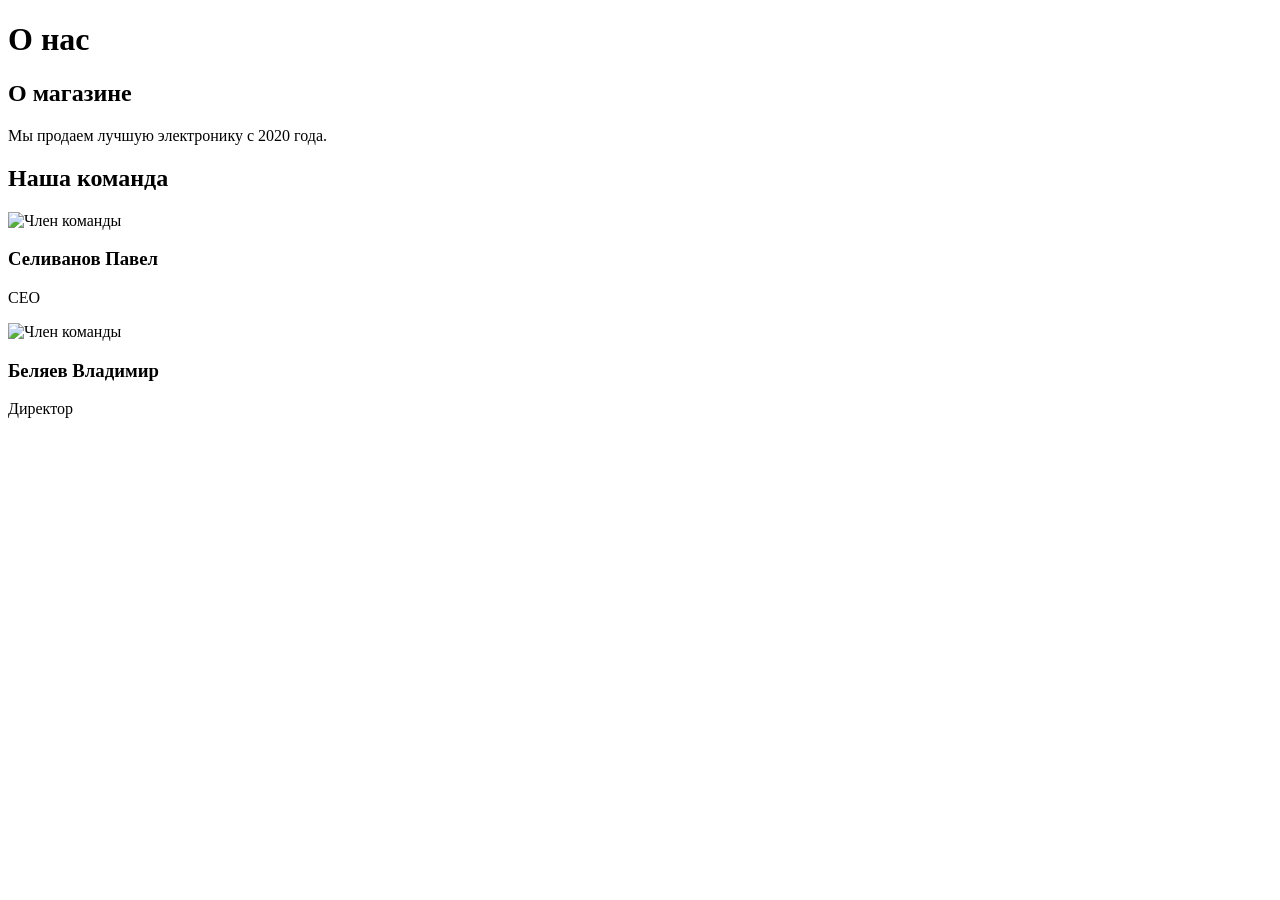
==== about.html @ de4a74eb "Appdate about.html" ====
<!DOCTYPE html>
<html lang="en">
  <head>
    <meta charset="UTF-8" />
    <meta name="viewport" content="width=device-width, initial-scale=1.0" />
    <title>Document</title>
  </head>
  <body>
    <div class="container">
      <h1>О нас</h1>
      <section class="about-info">
        <h2>О магазине</h2>
        <p>Мы продаем лучшую электронику с 2020 года.</p>
      </section>
      <section class="team">
        <h2>Наша команда</h2>
        <div class="team-grid">
          <div class="team-member">
            <img
              src="https://i.pinimg.com/736x/4e/4c/9b/4e4c9b89c5a25907a7873d663426c3f3.jpg"
              alt="Член команды"
            />
            <h3>Селиванов Павел</h3>
            <p>CEO</p>
          </div>
          <div class="team-member">
            <img
              src="https://i.pinimg.com/736x/b2/13/73/b21373e37515f1adf814a30cbfcb0352.jpg"
              alt="Член команды"
            />
            <h3>Беляев Владимир</h3>
            <p>Директор</p>
          </div>
        </div>
      </section>
    </div>
  </body>
</html>
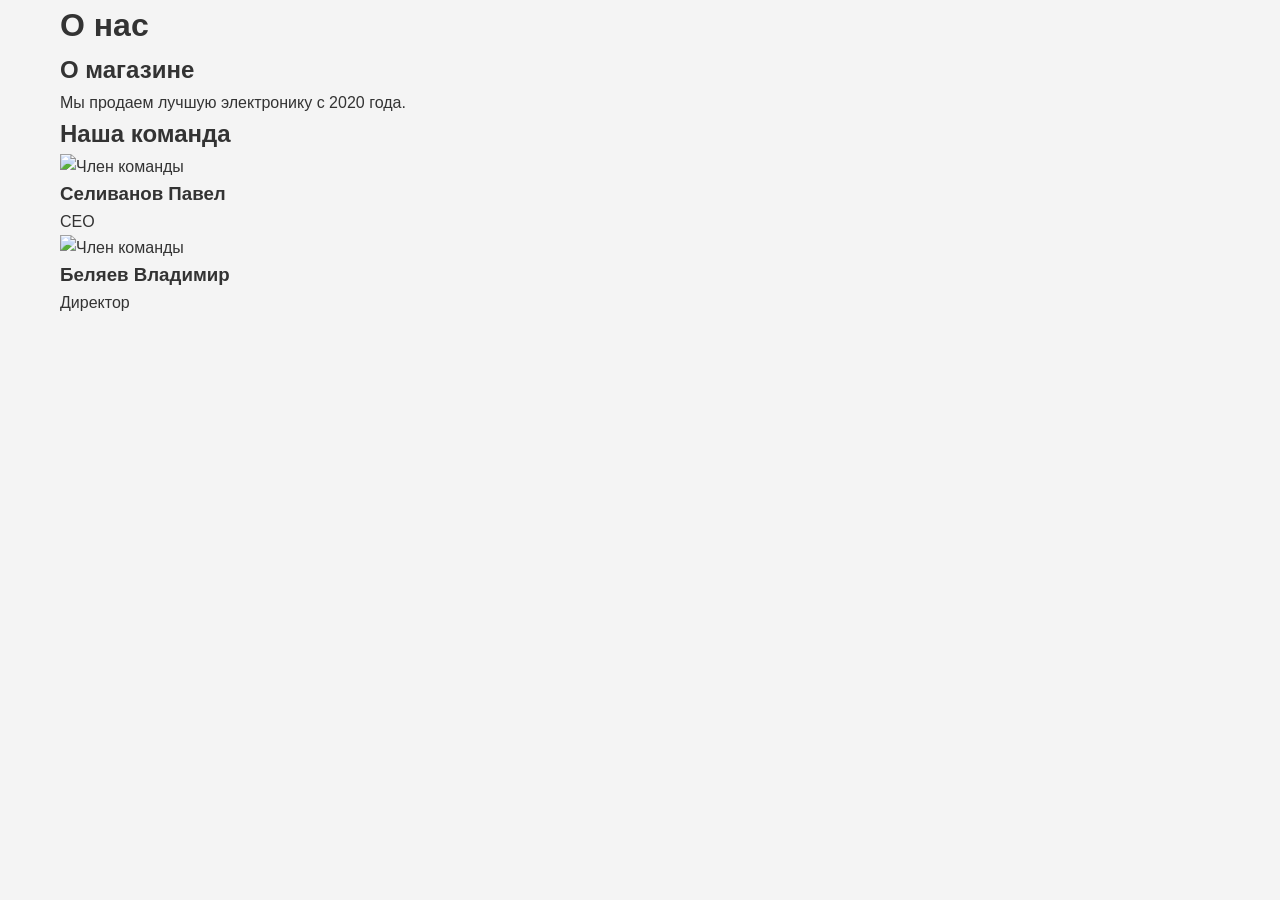
==== commit dc369603: "commit navigation css" ====
--- a/about.html
+++ b/about.html
@@ -3,6 +3,7 @@
   <head>
     <meta charset="UTF-8" />
     <meta name="viewport" content="width=device-width, initial-scale=1.0" />
+    <link rel="stylesheet" href="css/style.css" />
     <title>Document</title>
   </head>
   <body>
--- a/css/style.css
+++ b/css/style.css
@@ -0,0 +1,103 @@
+* {
+  margin: 0;
+  padding: 0;
+  box-sizing: border-box;
+}
+
+body {
+  font-family: "Arial", sans-serif;
+  line-height: 1.6;
+  color: #333;
+  background-color: #f4f4f4;
+}
+
+a {
+  text-decoration: none;
+  color: inherit;
+}
+
+ul {
+  list-style: none;
+}
+
+img {
+  max-width: 100%;
+  display: block;
+}
+
+.container {
+  max-width: 1200px;
+  margin: 0 auto;
+  padding: 0 20px;
+}
+
+header {
+  background: #222;
+  color: #fff;
+  padding: 1rem 0;
+}
+
+header .container {
+  display: flex;
+  justify-content: space-between;
+  align-items: center;
+}
+
+nav ul {
+  display: flex;
+  gap: 20px;
+}
+
+nav a:hover {
+  color: #25698b;
+}
+
+.hero {
+  background: #333;
+  color: #fff;
+  text-align: center;
+  padding: 100px 20px;
+}
+
+.hero h1 {
+  font-size: 2.5rem;
+  margin-bottom: 10px;
+}
+
+.btn {
+  display: inline-block;
+  background: #ff9900;
+  color: #fff;
+  padding: 10px 20px;
+  margin-top: 20px;
+  border: none;
+  cursor: pointer;
+  transition: 0.3s;
+}
+
+.container {
+  max-width: 1200px;
+  margin: 0 auto;
+  padding: 0 20px;
+}
+
+header {
+  background: #222;
+  color: #fff;
+  padding: 1rem 0;
+}
+
+header .container {
+  display: flex;
+  justify-content: space-between;
+  align-items: center;
+}
+
+nav ul {
+  display: flex;
+  gap: 20px;
+}
+
+nav a:hover {
+  color: #ff9900;
+}
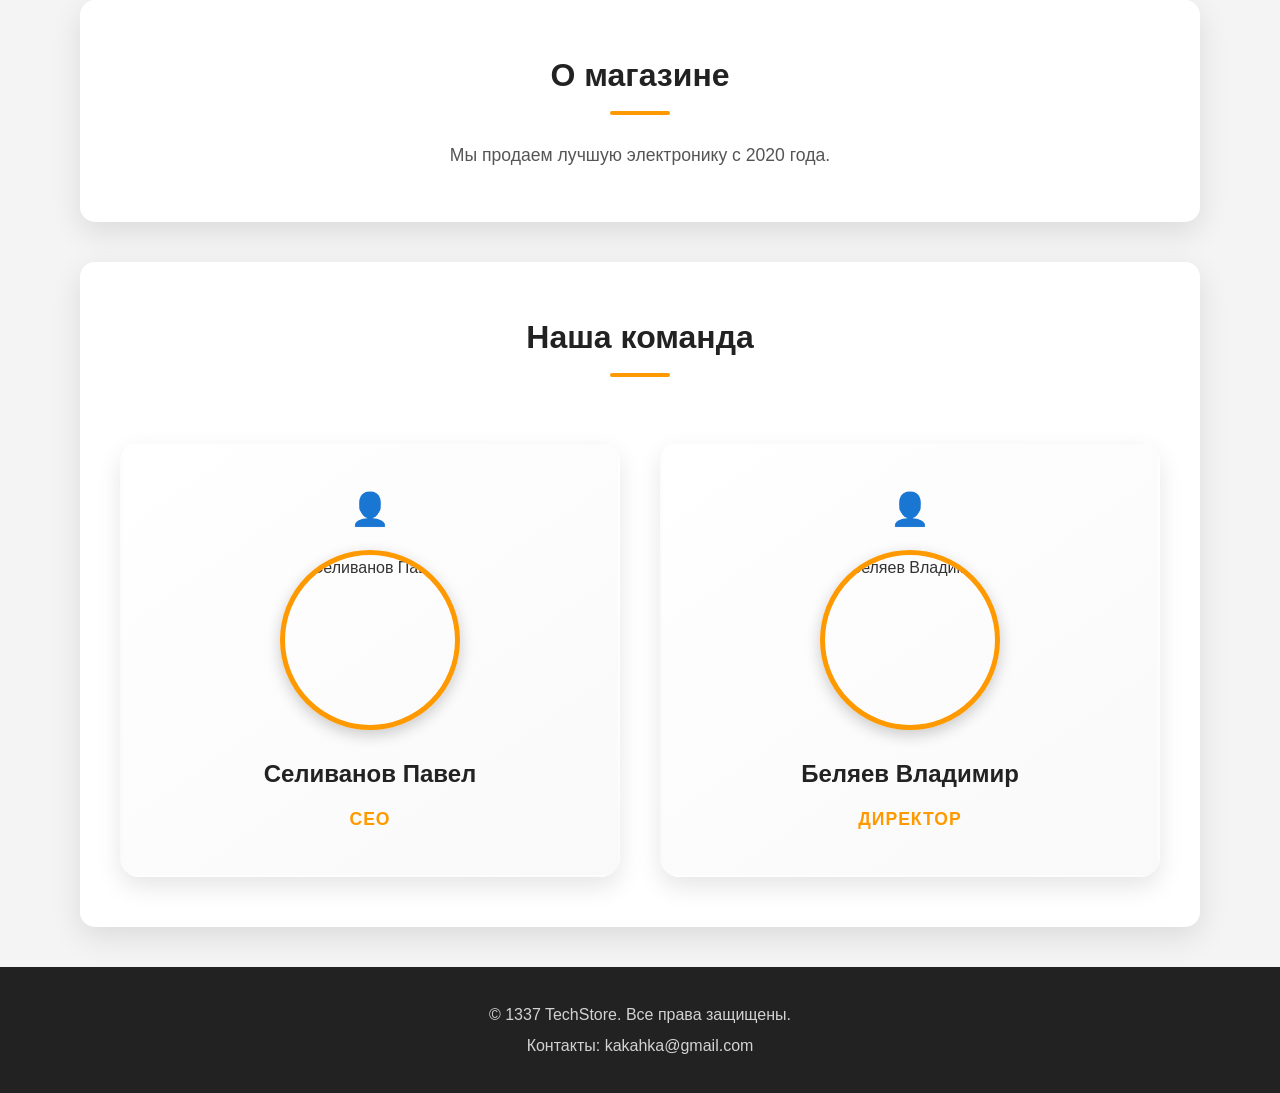
==== commit 593732e8: "Quit" ====
--- a/about.html
+++ b/about.html
@@ -8,32 +8,41 @@
   </head>
   <body>
     <div class="container">
-      <h1>О нас</h1>
-      <section class="about-info">
-        <h2>О магазине</h2>
-        <p>Мы продаем лучшую электронику с 2020 года.</p>
-      </section>
       <section class="team">
-        <h2>Наша команда</h2>
-        <div class="team-grid">
-          <div class="team-member">
-            <img
-              src="https://i.pinimg.com/736x/4e/4c/9b/4e4c9b89c5a25907a7873d663426c3f3.jpg"
-              alt="Член команды"
-            />
-            <h3>Селиванов Павел</h3>
-            <p>CEO</p>
-          </div>
-          <div class="team-member">
-            <img
-              src="https://i.pinimg.com/736x/b2/13/73/b21373e37515f1adf814a30cbfcb0352.jpg"
-              alt="Член команды"
-            />
-            <h3>Беляев Владимир</h3>
-            <p>Директор</p>
-          </div>
-        </div>
+        <main class="container about-page">
+          <section class="about-section">
+            <h2>О магазине</h2>
+            <p>Мы продаем лучшую электронику с 2020 года.</p>
+          </section>
+          <section class="about-section">
+            <h2>Наша команда</h2>
+            <div class="team-grid">
+              <div class="team-card">
+                <img
+                  src="https://i.pinimg.com/736x/4e/4c/9b/4e4c9b89c5a25907a7873d663426c3f3.jpg"
+                  alt="Селиванов Павел"
+                />
+                <h3>Селиванов Павел</h3>
+                <p>CEO</p>
+              </div>
+              <div class="team-card">
+                <img
+                  src="https://i.pinimg.com/736x/b2/13/73/b21373e37515f1adf814a30cbfcb0352.jpg"
+                  alt="Беляев Владимир"
+                />
+                <h3>Беляев Владимир</h3>
+                <p>Директор</p>
+              </div>
+            </div>
+          </section>
+        </main>
       </section>
     </div>
+    <footer>
+      <div class="container">
+        <p>&copy; 1337 TechStore. Все права защищены.</p>
+        <p>Контакты: kakahka@gmail.com</p>
+      </div>
+    </footer>
   </body>
 </html>
--- a/css/style.css
+++ b/css/style.css
@@ -1,3 +1,13 @@
+:root {
+  --primary-color: #222;
+  --accent-color: #ff9900;
+  --accent-hover: #e68a00;
+  --bg-color: #f4f4f4;
+  --text-color: #333;
+  --white: #fff;
+  --shadow: 0 5px 15px rgba(0, 0, 0, 0.1);
+}
+
 * {
   margin: 0;
   padding: 0;
@@ -7,13 +17,17 @@
 body {
   font-family: "Arial", sans-serif;
   line-height: 1.6;
-  color: #333;
-  background-color: #f4f4f4;
+  color: var(--text-color);
+  background-color: var(--bg-color);
+  display: flex;
+  flex-direction: column;
+  min-height: 100vh;
 }
 
 a {
   text-decoration: none;
   color: inherit;
+  transition: 0.3s;
 }
 
 ul {
@@ -23,24 +37,38 @@
 img {
   max-width: 100%;
   display: block;
+  border-radius: 8px;
+  object-fit: cover;
 }
 
 .container {
   max-width: 1200px;
   margin: 0 auto;
   padding: 0 20px;
+  width: 100%;
 }
 
 header {
-  background: #222;
-  color: #fff;
+  background: var(--primary-color);
+  color: var(--white);
   padding: 1rem 0;
+  position: sticky;
+  top: 0;
+  z-index: 1000;
+  box-shadow: 0 2px 10px rgba(0, 0, 0, 0.3);
 }
 
 header .container {
   display: flex;
   justify-content: space-between;
   align-items: center;
+  flex-wrap: wrap;
+}
+
+.logo {
+  font-size: 1.5rem;
+  font-weight: bold;
+  color: var(--accent-color);
 }
 
 nav ul {
@@ -48,56 +76,380 @@
   gap: 20px;
 }
 
+nav a {
+  font-weight: 500;
+}
+
 nav a:hover {
-  color: #25698b;
+  color: var(--accent-color);
 }
 
 .hero {
-  background: #333;
+  background: linear-gradient(rgba(0, 0, 0, 0.7), rgba(0, 0, 0, 0.7)),
+    url("https://i.pinimg.com/736x/8a/72/42/8a72426d90aa6fb7799fef1bbf443ba6.jpg");
+  background-size: cover;
+  background-position: center;
+  color: var(--white);
+  text-align: center;
+  padding: 100px 20px;
+  margin-bottom: 40px;
+}
+
+.hero h1 {
+  font-size: 3rem;
+  margin-bottom: 10px;
+  text-transform: uppercase;
+  letter-spacing: 2px;
+}
+
+.hero p {
+  font-size: 1.2rem;
+  margin-bottom: 30px;
+  opacity: 0.9;
+}
+
+.btn {
+  display: inline-block;
+  background: var(--accent-color);
+  color: var(--white);
+  padding: 12px 30px;
+  border: none;
+  border-radius: 5px;
+  cursor: pointer;
+  font-weight: bold;
+  text-transform: uppercase;
+  transition: 0.3s;
+}
+
+.btn:hover {
+  background: var(--accent-hover);
+  transform: translateY(-2px);
+}
+
+.product-grid {
+  display: grid;
+  grid-template-columns: repeat(3, 1fr);
+  gap: 30px;
+  margin: 40px 0;
+}
+
+.product-card {
+  background: var(--white);
+  padding: 20px;
+  border-radius: 10px;
+  text-align: center;
+  box-shadow: var(--shadow);
+  transition: 0.3s;
+  display: flex;
+  flex-direction: column;
+  justify-content: space-between;
+}
+
+.product-card:hover {
+  transform: translateY(-10px);
+  box-shadow: 0 15px 30px rgba(0, 0, 0, 0.2);
+}
+
+.product-card img {
+  width: 100%;
+  height: 200px;
+  object-fit: contain;
+  margin-bottom: 15px;
+}
+
+.product-card h3 {
+  margin-bottom: 10px;
+  font-size: 1.2rem;
+}
+
+.price {
+  font-weight: bold;
+  color: var(--accent-color);
+  font-size: 1.4rem;
+  margin: 10px 0;
+  display: block;
+}
+
+.rating {
+  color: #ffc107;
+  margin-bottom: 15px;
+  font-size: 1.2rem;
+}
+
+.about-section {
+  background: var(--white);
+  padding: 40px;
+  border-radius: 10px;
+  box-shadow: var(--shadow);
+  margin-bottom: 40px;
+  text-align: center;
+}
+
+.about-section h2 {
+  margin-bottom: 20px;
+  color: var(--primary-color);
+}
+
+.team-grid {
+  display: grid;
+  grid-template-columns: repeat(2, 1fr);
+  gap: 30px;
+  margin-top: 30px;
+}
+
+.team-card {
+  background: var(--white);
+  padding: 20px;
+  border-radius: 10px;
+  text-align: center;
+  box-shadow: var(--shadow);
+}
+
+.team-card img {
+  width: 150px;
+  height: 150px;
+  border-radius: 50%;
+  margin: 0 auto 15px;
+  object-fit: cover;
+  border: 3px solid var(--accent-color);
+}
+
+.team-card h3 {
+  margin-bottom: 5px;
+}
+
+.team-card p {
+  color: #777;
+  font-weight: bold;
+}
+
+footer {
+  background: var(--primary-color);
+  color: var(--white);
+  text-align: center;
+  padding: 30px 0;
+  margin-top: auto;
+}
+
+footer p {
+  margin: 5px 0;
+  opacity: 0.8;
+}
+
+@media (max-width: 1199px) {
+  .product-grid {
+    grid-template-columns: repeat(2, 1fr);
+  }
+}
+
+@media (max-width: 768px) {
+  header .container {
+    flex-direction: column;
+    gap: 15px;
+  }
+
+  .hero h1 {
+    font-size: 2rem;
+  }
+
+  .team-grid {
+    grid-template-columns: 1fr;
+  }
+}
+
+@media (max-width: 575px) {
+  .product-grid {
+    grid-template-columns: 1fr;
+  }
+
+  .hero {
+    padding: 60px 20px;
+  }
+}
+
+.about-hero {
+  background: linear-gradient(135deg, #222 0%, #333 100%);
   color: #fff;
   text-align: center;
-  padding: 100px 20px;
-}
-
-.hero h1 {
+  padding: 80px 20px;
+  margin-bottom: 50px;
+  border-radius: 0 0 20px 20px;
+}
+
+.about-hero h1 {
+  font-size: 3rem;
+  margin-bottom: 15px;
+  color: #ff9900;
+  text-transform: uppercase;
+  letter-spacing: 3px;
+}
+
+.about-hero p {
+  font-size: 1.3rem;
+  opacity: 0.9;
+  max-width: 600px;
+  margin: 0 auto;
+}
+
+.about-section {
+  background: #fff;
+  padding: 50px 40px;
+  border-radius: 15px;
+  box-shadow: 0 10px 30px rgba(0, 0, 0, 0.1);
+  margin-bottom: 40px;
+  text-align: center;
+  transition: transform 0.3s ease;
+}
+
+.about-section:hover {
+  transform: translateY(-5px);
+}
+
+.about-section h2 {
+  font-size: 2rem;
+  color: #222;
+  margin-bottom: 25px;
+  position: relative;
+  display: inline-block;
+}
+
+.about-section h2::after {
+  content: "";
+  display: block;
+  width: 60px;
+  height: 4px;
+  background: #ff9900;
+  margin: 10px auto 0;
+  border-radius: 2px;
+}
+
+.about-section p {
+  font-size: 1.1rem;
+  color: #555;
+  line-height: 1.8;
+  max-width: 700px;
+  margin: 0 auto;
+}
+
+.team-grid {
+  display: grid;
+  grid-template-columns: repeat(2, 1fr);
+  gap: 40px;
+  margin-top: 40px;
+}
+
+.team-card {
+  background: linear-gradient(145deg, #fff 0%, #f9f9f9 100%);
+  padding: 40px 30px;
+  border-radius: 20px;
+  text-align: center;
+  box-shadow: 0 10px 25px rgba(0, 0, 0, 0.1);
+  transition: all 0.4s ease;
+  border: 2px solid transparent;
+}
+
+.team-card:hover {
+  transform: translateY(-15px) scale(1.02);
+  box-shadow: 0 20px 40px rgba(0, 0, 0, 0.15);
+  border-color: #ff9900;
+}
+
+.team-card img {
+  width: 180px;
+  height: 180px;
+  border-radius: 50%;
+  margin: 0 auto 25px;
+  object-fit: cover;
+  border: 5px solid #ff9900;
+  box-shadow: 0 5px 15px rgba(0, 0, 0, 0.2);
+  transition: transform 0.3s ease;
+}
+
+.team-card:hover img {
+  transform: scale(1.1);
+}
+
+.team-card h3 {
+  font-size: 1.5rem;
+  color: #222;
+  margin-bottom: 10px;
+  font-weight: 700;
+}
+
+.team-card p {
+  color: #ff9900;
+  font-weight: 600;
+  font-size: 1.1rem;
+  text-transform: uppercase;
+  letter-spacing: 1px;
+}
+
+.team-card::before {
+  content: "👤";
+  font-size: 2rem;
+  display: block;
+  margin-bottom: 15px;
+}
+
+.stats-grid {
+  display: grid;
+  grid-template-columns: repeat(3, 1fr);
+  gap: 30px;
+  margin: 50px 0;
+}
+
+.stat-card {
+  background: #ff9900;
+  color: #fff;
+  padding: 30px;
+  border-radius: 15px;
+  text-align: center;
+}
+
+.stat-card h3 {
   font-size: 2.5rem;
   margin-bottom: 10px;
 }
 
-.btn {
-  display: inline-block;
-  background: #ff9900;
-  color: #fff;
-  padding: 10px 20px;
-  margin-top: 20px;
-  border: none;
-  cursor: pointer;
-  transition: 0.3s;
-}
-
-.container {
-  max-width: 1200px;
-  margin: 0 auto;
-  padding: 0 20px;
-}
-
-header {
-  background: #222;
-  color: #fff;
-  padding: 1rem 0;
-}
-
-header .container {
-  display: flex;
-  justify-content: space-between;
-  align-items: center;
-}
-
-nav ul {
-  display: flex;
-  gap: 20px;
-}
-
-nav a:hover {
-  color: #ff9900;
-}
+.stat-card p {
+  font-size: 1rem;
+  opacity: 0.9;
+}
+
+@media (max-width: 768px) {
+  .about-hero h1 {
+    font-size: 2rem;
+  }
+
+  .about-section {
+    padding: 30px 20px;
+  }
+
+  .team-grid {
+    grid-template-columns: 1fr;
+    gap: 30px;
+  }
+
+  .team-card img {
+    width: 150px;
+    height: 150px;
+  }
+
+  .stats-grid {
+    grid-template-columns: 1fr;
+  }
+}
+
+@media (max-width: 575px) {
+  .about-hero {
+    padding: 50px 20px;
+  }
+
+  .about-hero h1 {
+    font-size: 1.8rem;
+  }
+
+  .about-section h2 {
+    font-size: 1.5rem;
+  }
+}
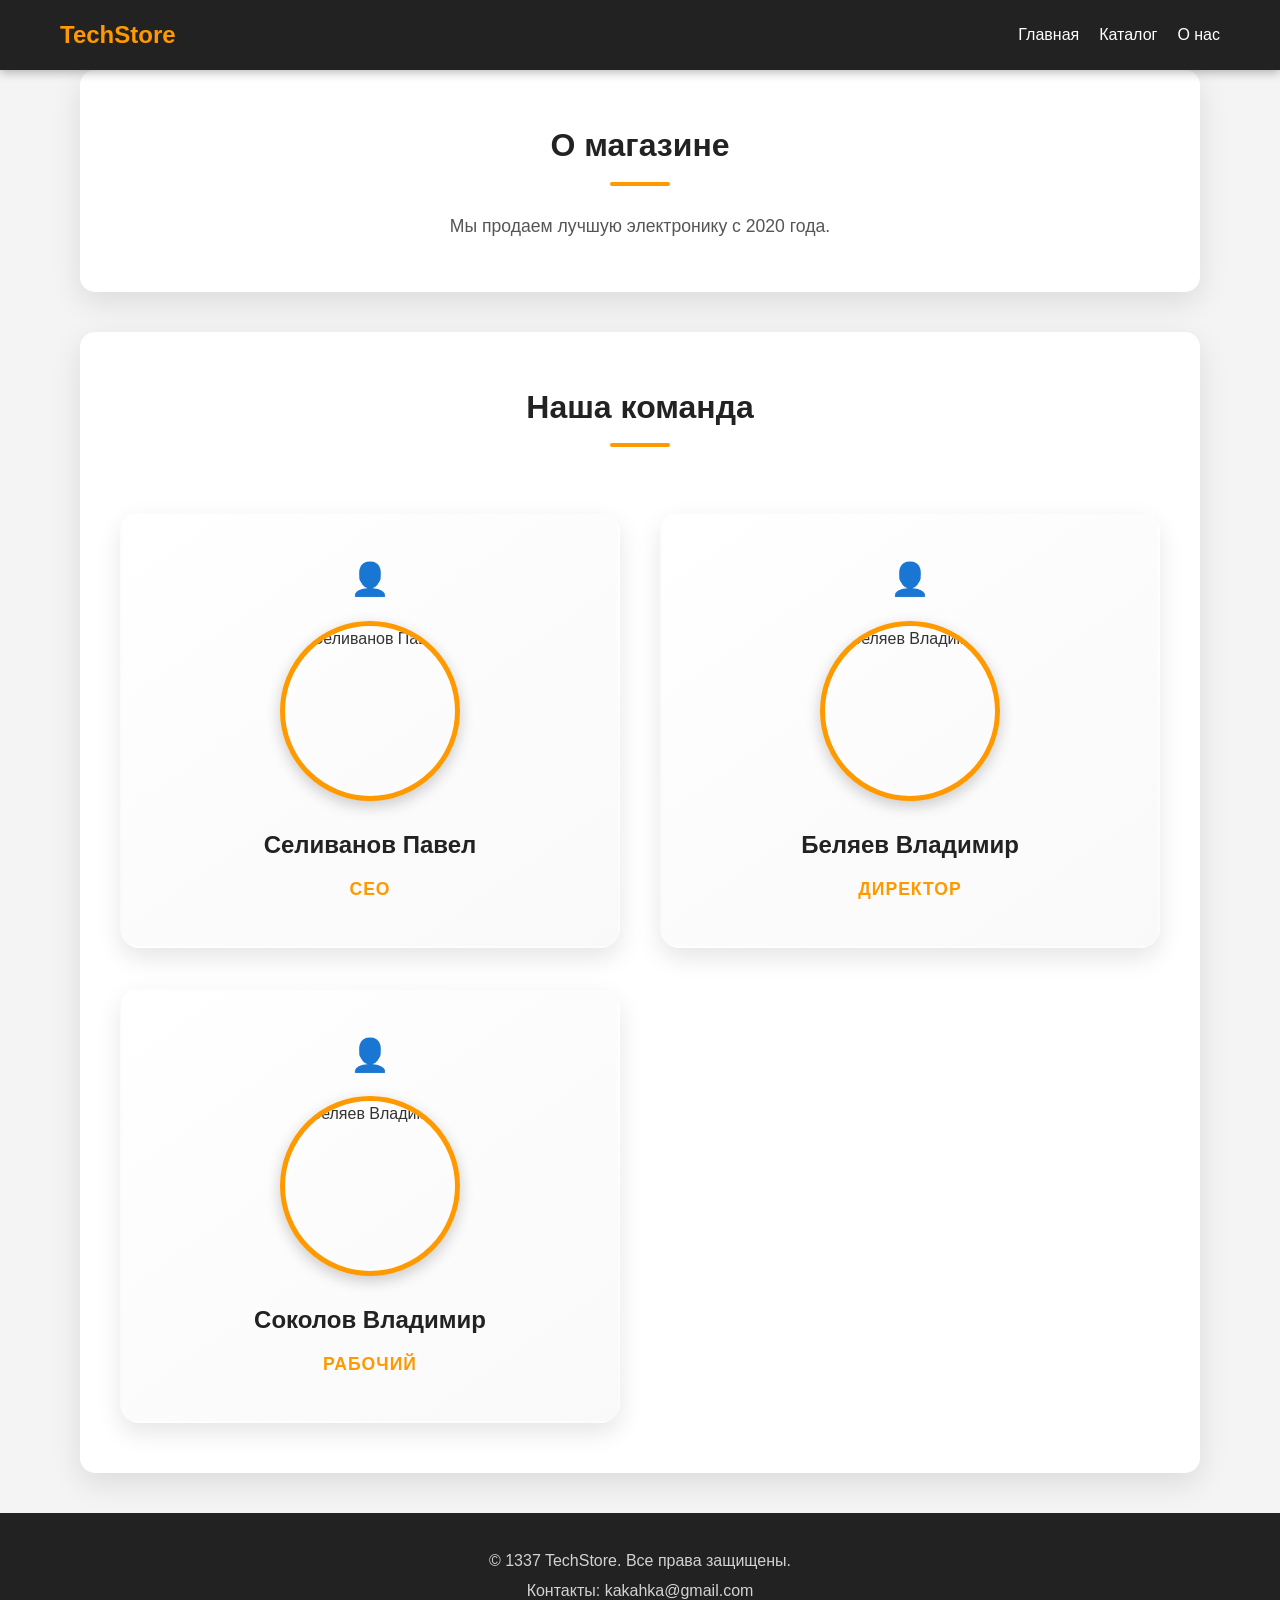
==== commit 93f53951: "vse" ====
--- a/about.html
+++ b/about.html
@@ -7,6 +7,18 @@
     <title>Document</title>
   </head>
   <body>
+    <header>
+      <div class="container">
+        <div class="logo">TechStore</div>
+        <nav>
+          <ul>
+            <li><a href="index.html">Главная</a></li>
+            <li><a href="catalog.html">Каталог</a></li>
+            <li><a href="about.html">О нас</a></li>
+          </ul>
+        </nav>
+      </div>
+    </header>
     <div class="container">
       <section class="team">
         <main class="container about-page">
@@ -33,6 +45,14 @@
                 <h3>Беляев Владимир</h3>
                 <p>Директор</p>
               </div>
+              <div class="team-card">
+                <img
+                  src="https://i.pinimg.com/736x/c0/ff/5d/c0ff5dd4200ca74a510c06db88276a49.jpg"
+                  alt="Беляев Владимир"
+                />
+                <h3>Соколов Владимир</h3>
+                <p>РАБочий</p>
+              </div>
             </div>
           </section>
         </main>
